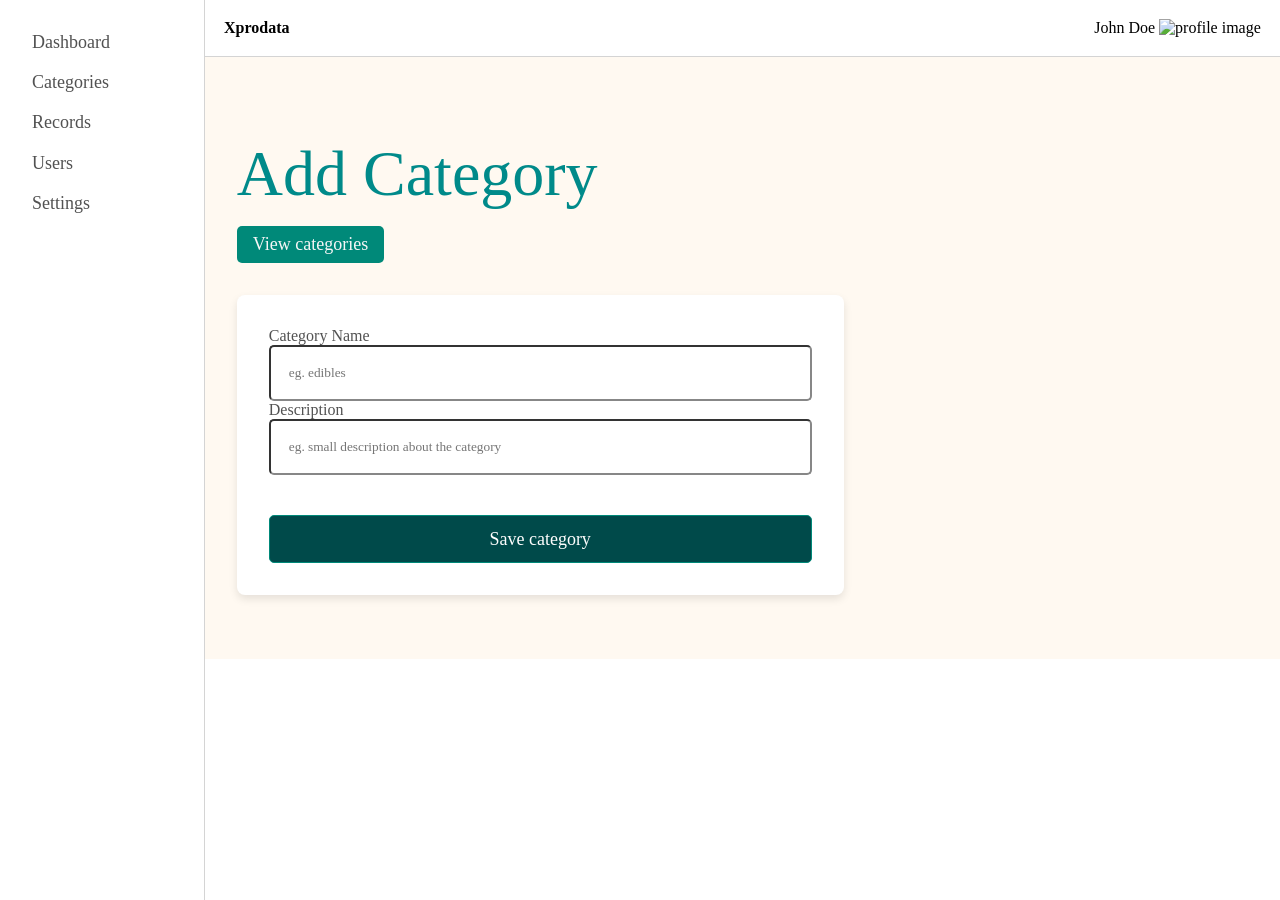
==== projects/Digital_Records_Management_System/frontend/users/modals/add_category.html @ 93abcc67 "started on creaing on the dashboad" ====
<!DOCTYPE html>
<html lang="en">
  <head>
    <meta charset="UTF-8" />
    <meta name="viewport" content="width=device-width, initial-scale=1.0" />
    <title>Category Page</title>
    <link rel="stylesheet" href="css/style.css" />
    <link rel="stylesheet" href="../../styles/main.css" />
    <link rel="stylesheet" href="../../styles/utils.css" />
  </head>
  <body>
    <div class="main_container">
      <aside class="main_sidebar">
        <!-- sidebar content-->
        <nav class="sidebar_nav">
          <ul>
            <li><a href="dashboard.html">Dashboard</a></li>
            <li><a href="categories.html">Categories</a></li>
            <li><a href="records.html">Records</a></li>
            <li><a href="users.html">Users</a></li>
            <li><a href="settings.html">Settings</a></li>
          </ul>
        </nav>
      </aside>
      <section class="main_wrap">
        <header>
          <nav class="topbar">
            <div class="logo">
              <h4>Xprodata</h4>
            </div>
            <div class="profile">
              <span class="username">John Doe</span>
              <img src="../../assets/images/user.png" alt="profile image" />
            </div>
          </nav>
        </header>
        <section class="main_section">
          <div class="form_header">
            <h2 class="section_title">Add Category</h2>
            <button class="ctn">
              <a href="categories.html">View categories</a>
            </button>
          </div>
          <div class="form_wrap">
            <form action="">
              <div class="input_controls">
                <label for="CategoryName">Category Name</label>
                <input
                  type="text"
                  class="input_field"
                  name="CategoryName"
                  placeholder="eg. edibles"
                />
              </div>
              <div class="input_controls">
                <label for="description">Description</label>
                <input
                  type="text"
                  class="input_field"
                  name="description"
                  placeholder="eg. small description about the category"
                />
              </div>
              <div class="wrap">
                <button class="add_btn">Save category</button>
              </div>
            </form>
          </div>
        </section>
      </section>
    </div>
  </body>
</html>
---- projects/Digital_Records_Management_System/frontend/users/modals/css/style.css ----
.main_container{
    width: 100%;
    height: fit-content;
    display: flex;
    background-color: var(--color-surface);
}

.topbar{
    display: flex;
    justify-content: space-between;
    align-items: center;
    margin-bottom: 1rem;
    border-bottom: 1px solid #d4d4d4;
    padding: 1.2rem;
    background-color: rgb(255, 255, 255);
}
.main_wrap{
    width: 84%;
    left: 16%;
    position: relative;
}

.main_sidebar{
    width: 16%;
    height: 100vh;
    position: fixed;
    border-right: 1px solid #d4d4d4;
    background-color: rgb(255, 255, 255);
}
.main_section{
    padding: 4rem 2rem;
    background-color: var(--color-surface);
}
.form_wrap{
    width: 60%;
    background: white;
    border-radius: 8px;
    padding: 2rem;
    box-shadow: 0 4px 8px rgba(0, 0, 0, 0.1);
}

.form_header{
    margin-bottom: 2rem;
}
.input_field{
    width: 100%;
    padding: 18px;
    border-width: 2px;
    border-color: rgb(135, 135, 135);
    border-radius: 5px;
    background: transparent;
}
.main{
    padding: 0;
    background: red;
}

.add_btn{
    width: 100%;
    padding: 1.2rem;
}

.add_btn{
   width: 100%;
   padding: 0.8rem;
	border: 1px solid var(--btn-bg);
   background:rgb(0, 74, 74);
	border-radius: 5px;
	margin-top: 0.5rem;
	color:  rgb(253, 253, 253);
	cursor: pointer;
	transition: 0.5s ease all;
    font-size: 18px;

   &:hover{
      background-color: #003f4f;
      color: #d6d6d6;
   }
}


.wrap{
    margin-top: 2rem;
    text-align: center;
    
}
.wrap a{
    color: #525252;
}
label{
    color: #525252;
}
.wrap a em{
    color: #00928b;
}

.sidebar_nav ul{
    display: flex;
    flex-direction: column;
    padding:2rem;
    list-style: none;
    gap: 1.2rem;
}
.sidebar_nav ul li a{
    color: #525252;
    font-size: 18px;
}




/* =========================
   MEDIA QUERIES
   ========================= */
/* Small devices (≥576px) */
@media (max-width: 576px) {
  .contact_section{
    padding-bottom: 4rem;
    padding-top: 2rem;
}
.section_grid{
    display: grid;
    grid-template-columns: repeat(1,1fr);
    gap: 2rem;
}
.form_wrap{
    width: 98%;
    margin: 0 auto;
    background: white;
    border-radius: 8px;
    padding: 1.2rem;
    margin-top: 2rem;
}
.input_controls{
    margin-bottom: 1.2rem;
}


}
/* Small devices (≥576px) */
@media (min-width: 576px) and (max-width: 768px) {
  
}

/* Medium devices – Tablets (≥768px) */
@media (min-width: 768px) {
  
}

/* Large devices – Laptops (≥992px) */
@media (min-width: 992px) {
  
}

/* Extra large devices – Desktops (≥1200px) */
@media (min-width: 1200px) {
  
}
---- projects/Digital_Records_Management_System/frontend/styles/main.css ----
*{
    padding: 0;
    margin: 0;
    box-sizing: border-box;
    font-family: 'poppins';
}
a{
    font-size: 0.95rem;
}

.section{
    width: 100%;
    height: 100vh;
}


/* =========================
   MEDIA QUERIES
   ========================= */
/* Small devices (≥576px) */
@media (max-width: 576px) {
  
}
/* Small devices (≥576px) */
@media (min-width: 576px) and (max-width: 768px) {
  
}

/* Medium devices – Tablets (≥768px) */
@media (min-width: 768px) {
  
}

/* Large devices – Laptops (≥992px) */
@media (min-width: 992px) {
  
}

/* Extra large devices – Desktops (≥1200px) */
@media (min-width: 1200px) {
  
}
---- projects/Digital_Records_Management_System/frontend/styles/utils.css ----
/* =========================
   ROOT VARIABLES (DEFAULT)
   Mobile: 0 – 575px
   ========================= */

:root {
  /* Colors */
  --color-primary: rgb(244, 255, 255);
  --color-success: #22c55e;
  --color-warning: #f97316;
  --color-bg: #ffffff;
  --background-color: rgb(254, 253, 252);
  --color-surface:rgb(255, 249, 241);
  --text-color1:#1d1d1d;
  --text-color2:rgb(134, 133, 133);
  --text-color3: #ffffff;
  --color-text: rgb(0, 75, 75);
  --link-color:rgb(0, 75, 75);
  --color-muted: #6b7280;
  --color-border: #e5e7eb;
  --title-color:rgb(13, 13, 13);
  --headline-color:rgb(0, 75, 75);
  --emphasize_color:rgb(0, 137, 121);
  
  /* btn colors */
  --btn-bg: rgb(0, 137, 121);
  --btn-color: aliceblue;

  /* hover state */
  --hovered-link-color:rgb(0, 137, 121);

  /* active state */
  --isActive-link-color:rgb(1, 103, 175);

  /* Typography */
  --font-family-base: 'Inter', system-ui, sans-serif;
  --font-size-xs: 0.75rem;
  --font-size-sm: 0.875rem;
  --font-size-md: 1rem;
  --font-size-lg: 1.125rem;
  --font-size-xl: 1.25rem;
  --font-size-2xl: 1.5rem;

  /* Line Height */
  --line-height-tight: 1.2;
  --line-height-normal: 1.5;
  --line-height-relaxed: 1.75;

  /* Spacing */
  --space-2xs: 0.25rem;
  --space-xs: 0.5rem;
  --space-sm: 0.75rem;
  --space-md: 1rem;
  --space-lg: 1.5rem;
  --space-xl: 2rem;
  --space-2xl: 3rem;

  /* Layout */
  --container-padding: 1rem;
  --container-max-width: 100%;

  /* Border Radius */
  --radius-sm: 4px;
  --radius-md: 8px;
  --radius-lg: 12px;


  /* =========================
     spacing
     ========================= */
     --space-0: 0;
  --space-1: 0.25rem;   /* 4px  */
  --space-2: 0.5rem;    /* 8px  */
  --space-3: 0.75rem;   /* 12px */
  --space-4: 1rem;      /* 16px */
  --space-5: 1.25rem;   /* 20px */
  --space-6: 1.5rem;    /* 24px */
  --space-7: 2rem;      /* 32px */
  --space-8: 3rem;      /* 48px */
  --space-9: 4rem;      /* 64px */
  /* =========================
     PADDING PRESETS
     ========================= */

  --padding-xs: var(--space-2);
  --padding-sm: var(--space-3);
  --padding-md: var(--space-4);
  --padding-lg: var(--space-6);
  --padding-xl: var(--space-7);

  /* =========================
     MARGIN PRESETS
     ========================= */

  --margin-xs: var(--space-2);
  --margin-sm: var(--space-3);
  --margin-md: var(--space-4);
  --margin-lg: var(--space-6);
  --margin-xl: var(--space-7);

  /* Shadows */
  --shadow-sm: 0 1px 2px rgba(0, 0, 0, 0.05);
  --shadow-md: 0 4px 6px rgba(0, 0, 0, 0.1);
}

a{
   text-decoration: none;
}
.title{
   font-weight: 500;
   font-size: 3.8rem;
}

.section_title{
   font-weight: 400;
   color: rgb(0, 138, 138);
   font-size: 4rem;
}
.section_subtitle{
   color:#797979;
}

h3{
   font-weight: 400;
   color: rgb(0, 138, 138);
}

p{
   color: var(--text-color1);
}
.hx3{
   font-size: 6rem;
}
.hx2{
   font-size: 4rem;
}
.hx1{
   font-size: 3rem;
   font-weight: 400;
   width: 62%;
   /* line-height: 40px; */
   color: rgb(0, 138, 138);
}

.description{
   color: #d6d6d6;
   font-size: 18px;
}
.tagline_description,.step_description,.feature_description{
    color: #666;
    font-size: 18px;
    line-height: 1.5;
}
.ctn {
	padding: 8px 16px;
	background-color: var(--btn-bg);
	border: none;
	border-radius: 5px;
	margin-top: 0.9rem;
	color: var(--btn-color);
	cursor: pointer;
	transition: 0.5s ease all;
   font-size: 18px;

	&:hover {
		background-color: var(--hovered-link-color);
	}
}

.submit_btn{
   padding: 8px 16px;
	background-color: var(--btn-bg);
	border: none;
	border-radius: 5px;
	margin-top: 0.5rem;
	color: var(--btn-color);
	cursor: pointer;
	transition: 0.5s ease all;
   font-size: 18px;

	&:hover {
		background-color: var(--hovered-link-color);
	}
}

.btn{
   padding: 8px 16px;
	border: 1px solid var(--btn-bg);
   background:none;
	border-radius: 5px;
	margin-top: 0.9rem;
	color:  rgb(0, 74, 74);
	cursor: pointer;
	transition: 0.5s ease all;
   font-size: 18px;

   &:hover{
      background-color: #003f4f;
      color: #d6d6d6;
      transform: scale(1.2);
   }
}
.section_container{
    width: 80%;
    margin: 0 auto;
}

button a{
   text-decoration: none;
   color: #f6f6f6;
   font-size: 18px;
}
/* =========================
   MEDIA QUERIES
   ========================= */
/* Small devices (≥576px) */
@media (max-width: 576px) {
   .title{
   font-size: 1.8rem;
}
  .section_container{
    width: 98%;
    margin: 0 auto;
}
.section_container{
    padding: 1.2rem;
}
.hx3{
   font-size: 3rem;
}
.hx2{
   font-size: 2rem;
}
.hx1{
   font-size: 2rem;
   font-weight: 400;
   width: 100%;
}
.section_title{
   font-size: 2rem;
}


}
/* Small devices (≥576px) */
@media (min-width: 576px) and (max-width: 768px) {
  
}

/* Medium devices – Tablets (≥768px) */
@media (min-width: 768px) {
  
}

/* Large devices – Laptops (≥992px) */
@media (min-width: 992px) {
  
}

/* Extra large devices – Desktops (≥1200px) */
@media (min-width: 1200px) {
  
}
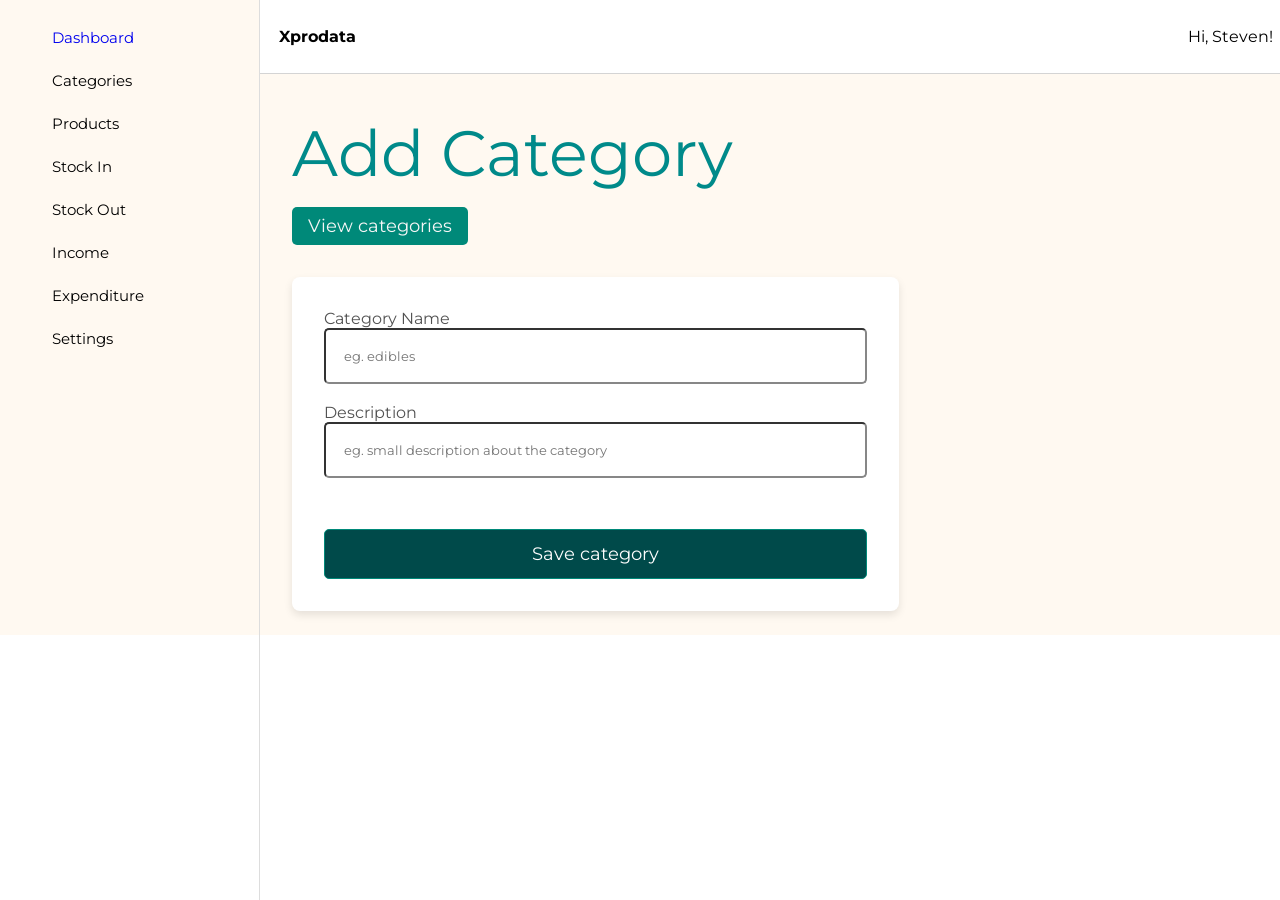
==== commit e9d65f36: "created a dropdown on the sidebar" ====
--- a/projects/Digital_Records_Management_System/frontend/users/modals/add_category.html
+++ b/projects/Digital_Records_Management_System/frontend/users/modals/add_category.html
@@ -4,6 +4,20 @@
     <meta charset="UTF-8" />
     <meta name="viewport" content="width=device-width, initial-scale=1.0" />
     <title>Category Page</title>
+
+    <link rel="preconnect" href="https://fonts.googleapis.com" />
+    <link rel="preconnect" href="https://fonts.gstatic.com" crossorigin />
+    <link
+      href="https://fonts.googleapis.com/css2?family=Montserrat:ital,wght@0,100..900;1,100..900&display=swap"
+      rel="stylesheet"
+    />
+    <link
+      rel="stylesheet"
+      href="https://cdnjs.cloudflare.com/ajax/libs/font-awesome/7.0.1/css/all.min.css"
+      integrity="sha512-2SwdPD6INVrV/lHTZbO2nodKhrnDdJK9/kg2XD1r9uGqPo1cUbujc+IYdlYdEErWNu69gVcYgdxlmVmzTWnetw=="
+      crossorigin="anonymous"
+      referrerpolicy="no-referrer"
+    />
     <link rel="stylesheet" href="css/style.css" />
     <link rel="stylesheet" href="../../styles/main.css" />
     <link rel="stylesheet" href="../../styles/utils.css" />
@@ -11,17 +25,95 @@
   <body>
     <div class="main_container">
       <aside class="main_sidebar">
-        <!-- sidebar content-->
-        <nav class="sidebar_nav">
-          <ul>
-            <li><a href="dashboard.html">Dashboard</a></li>
-            <li><a href="categories.html">Categories</a></li>
-            <li><a href="records.html">Records</a></li>
-            <li><a href="users.html">Users</a></li>
-            <li><a href="settings.html">Settings</a></li>
+        <nav class="sidebar-nav">
+          <ul class="menu">
+            <li class="menu-item">
+              <a href="dashboard.html">
+                <i class="fa-solid fa-grip"></i>
+                <span>Dashboard</span>
+              </a>
+            </li>
+
+            <li class="menu-item has-dropdown">
+              <button class="dropdown-toggle">
+                <i class="fa-solid fa-layer-group"></i>
+                <span>Categories</span>
+              </button>
+              <ul class="dropdown-menu">
+                <li><a href="add_category.html">Add Category</a></li>
+                <li><a href="view_categories.html">View Categories</a></li>
+              </ul>
+            </li>
+
+            <li class="menu-item has-dropdown">
+              <button class="dropdown-toggle">
+                <i class="fa-brands fa-product-hunt"></i>
+                <span>Products</span>
+              </button>
+              <ul class="dropdown-menu">
+                <li><a href="add_product.html">Add Product</a></li>
+                <li><a href="view_products.html">View Products</a></li>
+              </ul>
+            </li>
+
+            <li class="menu-item has-dropdown">
+              <button class="dropdown-toggle">
+                <i class="fa-solid fa-cubes"></i>
+                <span>Stock In</span>
+              </button>
+              <ul class="dropdown-menu">
+                <li><a href="add_stock_in.html">Add Stock In</a></li>
+                <li><a href="view_stock_in.html">View Stock In</a></li>
+              </ul>
+            </li>
+
+            <li class="menu-item has-dropdown">
+              <button class="dropdown-toggle">
+                <i class="fa-solid fa-arrow-trend-down"></i>
+                <span>Stock Out</span>
+              </button>
+              <ul class="dropdown-menu">
+                <li><a href="add_stock_out.html">Add Stock Out</a></li>
+                <li><a href="view_stock_out.html">View Stock Out</a></li>
+              </ul>
+            </li>
+
+            <li class="menu-item has-dropdown">
+              <button class="dropdown-toggle">
+                <i class="fa-solid fa-sack-dollar"></i>
+                <span>Income</span>
+              </button>
+              <ul class="dropdown-menu">
+                <li><a href="add_income.html">Add Income</a></li>
+                <li><a href="view_income.html">View Income</a></li>
+              </ul>
+            </li>
+
+            <li class="menu-item has-dropdown">
+              <button class="dropdown-toggle">
+                <i class="fa-regular fa-credit-card"></i>
+                <span>Expenditure</span>
+              </button>
+              <ul class="dropdown-menu">
+                <li><a href="add_expenditure.html">Add Expenditure</a></li>
+                <li><a href="view_expenditure.html">View Expenditure</a></li>
+              </ul>
+            </li>
+
+            <li class="menu-item has-dropdown">
+              <button class="dropdown-toggle">
+                <i class="fa-solid fa-gear"></i>
+                <span>Settings</span>
+              </button>
+              <ul class="dropdown-menu">
+                <li><a href="general_settings.html">General Settings</a></li>
+                <li><a href="account_settings.html">Account Settings</a></li>
+              </ul>
+            </li>
           </ul>
         </nav>
       </aside>
+
       <section class="main_wrap">
         <header>
           <nav class="topbar">
@@ -29,8 +121,8 @@
               <h4>Xprodata</h4>
             </div>
             <div class="profile">
-              <span class="username">John Doe</span>
-              <img src="../../assets/images/user.png" alt="profile image" />
+              <span class="username">Hi, Steven!</span>
+              <img src="../../assets/images/user.png" />
             </div>
           </nav>
         </header>
@@ -69,5 +161,6 @@
         </section>
       </section>
     </div>
+    <script src="js/main.js"></script>
   </body>
 </html>
--- a/projects/Digital_Records_Management_System/frontend/users/modals/css/style.css
+++ b/projects/Digital_Records_Management_System/frontend/users/modals/css/style.css
@@ -17,19 +17,26 @@
 }
 .main_wrap{
     width: 84%;
-    left: 16%;
+    left: 260px;
     position: relative;
-}
-
-.main_sidebar{
-    width: 16%;
-    height: 100vh;
-    position: fixed;
-    border-right: 1px solid #d4d4d4;
-    background-color: rgb(255, 255, 255);
-}
+    z-index: 1;
+}
+.profile img{
+    width: 35px;
+    height: 35px;
+    border-radius: 100%;
+    object-fit: cover;
+    margin-left: 0.5rem;
+    border: 1px solid #d4d4d4;
+}
+
+.profile{
+    display: flex;
+    align-items: center;
+}
+
 .main_section{
-    padding: 4rem 2rem;
+    padding: 1.5rem 2rem;
     background-color: var(--color-surface);
 }
 .form_wrap{
@@ -50,6 +57,7 @@
     border-color: rgb(135, 135, 135);
     border-radius: 5px;
     background: transparent;
+    margin-bottom: 1.2rem;
 }
 .main{
     padding: 0;
@@ -67,7 +75,6 @@
 	border: 1px solid var(--btn-bg);
    background:rgb(0, 74, 74);
 	border-radius: 5px;
-	margin-top: 0.5rem;
 	color:  rgb(253, 253, 253);
 	cursor: pointer;
 	transition: 0.5s ease all;
@@ -94,21 +101,86 @@
 .wrap a em{
     color: #00928b;
 }
-
-.sidebar_nav ul{
-    display: flex;
-    flex-direction: column;
-    padding:2rem;
-    list-style: none;
-    gap: 1.2rem;
-}
-.sidebar_nav ul li a{
-    color: #525252;
-    font-size: 18px;
-}
-
-
-
+/* Sidebar layout */
+.main_sidebar {
+  width: 260px;
+  height: 100vh;
+  border-right: 1px solid #ddd;
+  color: #fff;
+  position: fixed;
+  left: 0;
+  top: 0;
+  overflow-y: auto;
+  padding: 1rem 0;
+}
+
+/* Navigation */
+.sidebar-nav {
+  width: 100%;
+}
+
+.menu {
+  list-style: none;
+  padding: 0;
+  margin: 0;
+}
+
+/* Menu items */
+.menu-item {
+  width: 100%;
+}
+
+.menu-item a,
+.dropdown-toggle {
+  width: 100%;
+  display: flex;
+  align-items: center;
+  gap: 12px;
+  padding: 12px 20px;
+  background: none;
+  border: none;
+  text-decoration: none;
+  cursor: pointer;
+  font-size: 15px;
+  transition: background 0.3s;
+}
+
+
+.menu-item a:hover,
+.dropdown-toggle:hover {
+  background-color: #007584;
+}
+
+.menu-item i {
+  font-size: 16px;
+  min-width: 20px;
+}
+.menu-item button i{
+    color: #008690;
+}
+/* Dropdown */
+.has-dropdown .dropdown-menu {
+  display: none;
+  background-color: #01688e;
+  color: #fff;
+}
+
+
+.has-dropdown.active .dropdown-menu {
+  display: block;
+}
+
+.dropdown-menu li a {
+  padding: 10px 52px;
+  display: block;
+  font-size: 14px;
+  color: #f0f0f0;
+}
+
+.dropdown-menu li a:hover {
+  background-color:#01688e;
+  color: #f8f8f8;
+}
 
 /* =========================
    MEDIA QUERIES
--- a/projects/Digital_Records_Management_System/frontend/styles/main.css
+++ b/projects/Digital_Records_Management_System/frontend/styles/main.css
@@ -2,7 +2,7 @@
     padding: 0;
     margin: 0;
     box-sizing: border-box;
-    font-family: 'poppins';
+    font-family: 'Montserrat', sans-serif;
 }
 a{
     font-size: 0.95rem;
